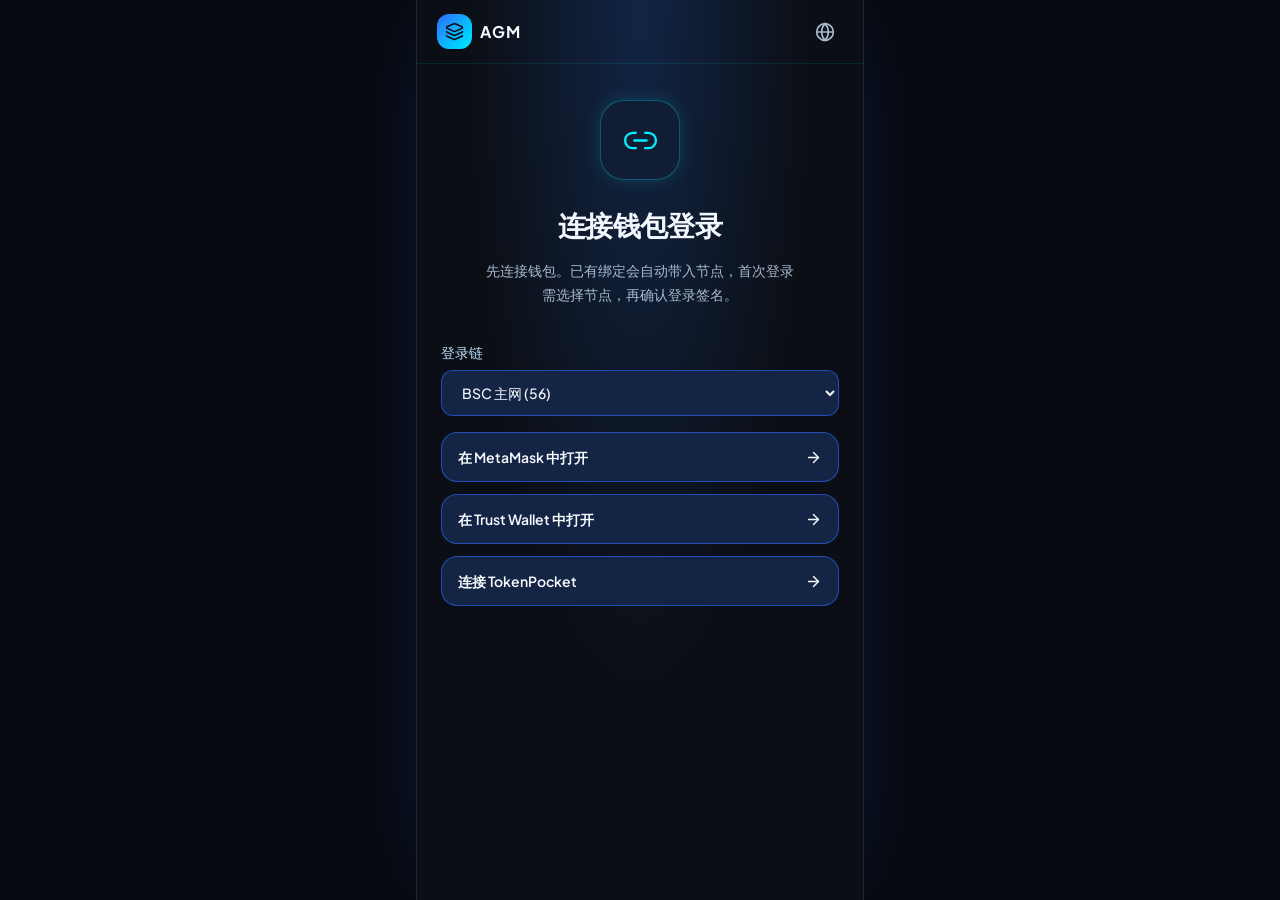
==== index.html @ 62ec3cab "Add files via upload" ====
<!doctype html>
<html lang="zh-CN">
  <head>
    <meta charset="UTF-8" />
    <meta name="viewport" content="width=device-width, initial-scale=1.0, maximum-scale=1.0, user-scalable=no, viewport-fit=cover" />
    <title>AGM 算力网络 | 分布式大模型算力区块链</title>
    <meta name="description" content="AGM分布式大模型算力区块链平台，支持销毁质押挖矿、大模型推理Token抵扣、Web3身份钱包、去中心化通讯与DApp生态工作台。" />
    <meta property="og:title" content="AGM 算力网络 | 分布式大模型算力区块链" />
    <meta property="og:description" content="AGM分布式大模型算力区块链平台，支持销毁质押挖矿、大模型推理Token抵扣、Web3身份钱包、去中心化通讯与DApp生态工作台。" />
    <meta property="og:type" content="website" />
    <meta name="twitter:card" content="summary_large_image" />
    <link rel="preconnect" href="https://fonts.googleapis.com">
    <link rel="preconnect" href="https://fonts.gstatic.com" crossorigin>
    <link href="https://fonts.googleapis.com/css2?family=JetBrains+Mono:wght@400;500;600;700&family=Plus+Jakarta+Sans:wght@300;400;500;600;700;800&display=swap" rel="stylesheet">
    <script type="module" crossorigin src="/assets/app-CRbl79T_.js"></script>
    <link rel="modulepreload" crossorigin href="/assets/rolldown-runtime-XKyaHtl9.js">
    <link rel="modulepreload" crossorigin href="/assets/utils-BkR7EQjg.js">
    <link rel="modulepreload" crossorigin href="/assets/src-DjMVZZRx.js">
    <link rel="modulepreload" crossorigin href="/assets/_esm-BjWluG5Q.js">
    <link rel="stylesheet" crossorigin href="/assets/src-BJs8-KRC.css">
  </head>
  <body class="bg-gray-100 text-slate-800 antialiased selection:bg-cyan-500 selection:text-white">
    <div id="root"></div>
  </body>
</html>
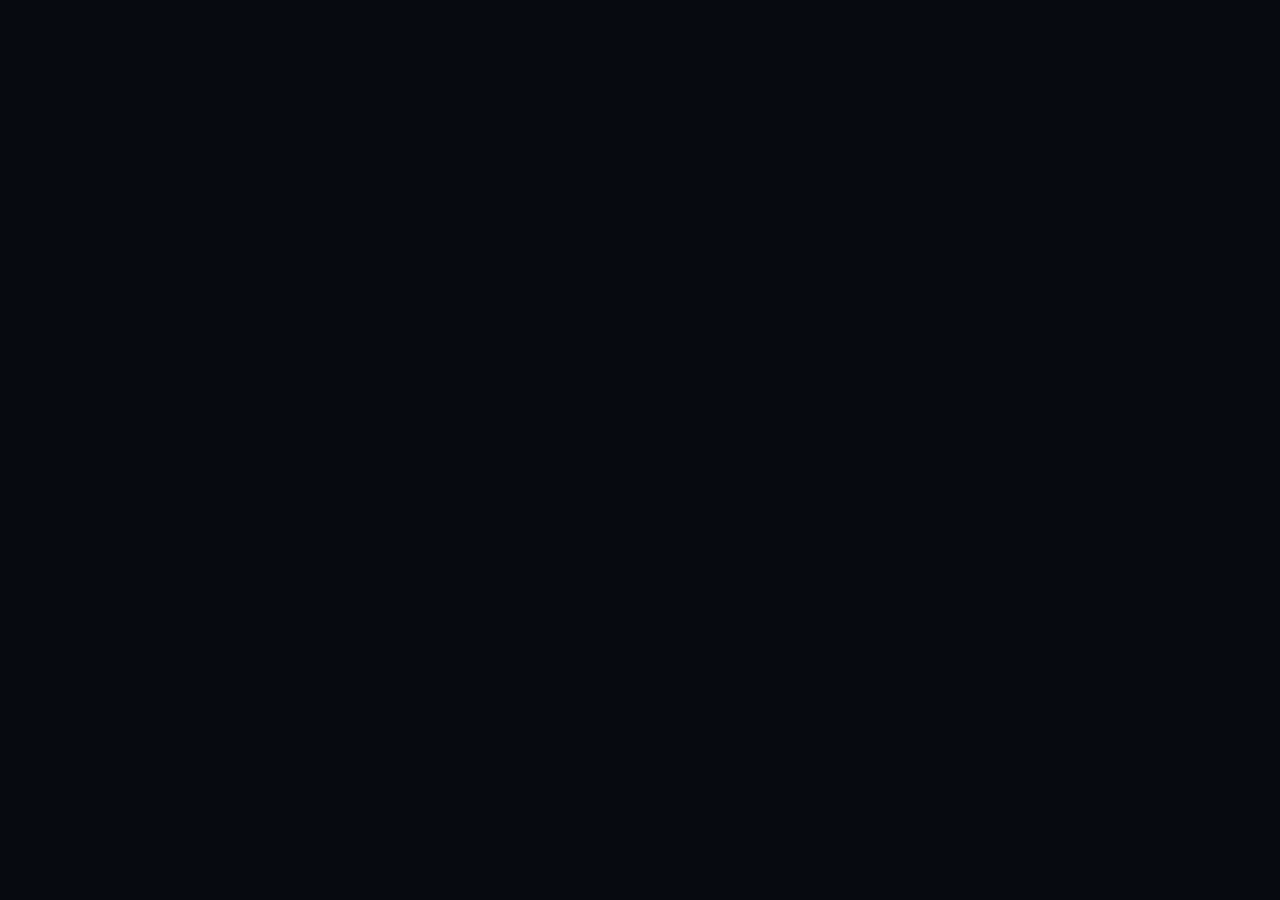
==== commit 39c3cb77: "Update index.html" ====
--- a/index.html
+++ b/index.html
@@ -12,12 +12,12 @@
     <link rel="preconnect" href="https://fonts.googleapis.com">
     <link rel="preconnect" href="https://fonts.gstatic.com" crossorigin>
     <link href="https://fonts.googleapis.com/css2?family=JetBrains+Mono:wght@400;500;600;700&family=Plus+Jakarta+Sans:wght@300;400;500;600;700;800&display=swap" rel="stylesheet">
-    <script type="module" crossorigin src="/assets/app-CRbl79T_.js"></script>
-    <link rel="modulepreload" crossorigin href="/assets/rolldown-runtime-XKyaHtl9.js">
-    <link rel="modulepreload" crossorigin href="/assets/utils-BkR7EQjg.js">
-    <link rel="modulepreload" crossorigin href="/assets/src-DjMVZZRx.js">
-    <link rel="modulepreload" crossorigin href="/assets/_esm-BjWluG5Q.js">
-    <link rel="stylesheet" crossorigin href="/assets/src-BJs8-KRC.css">
+    <script type="module" crossorigin src="./assets/app-Bv9x8XSe.js"></script>
+    <link rel="modulepreload" crossorigin href="./assets/rolldown-runtime-XKyaHtl9.js">
+    <link rel="modulepreload" crossorigin href="./assets/utils-BkR7EQjg.js">
+    <link rel="modulepreload" crossorigin href="./assets/src-5elyQDmN.js">
+    <link rel="modulepreload" crossorigin href="./assets/esm-D2lJOIJt.js">
+    <link rel="stylesheet" crossorigin href="./assets/src-BJs8-KRC.css">
   </head>
   <body class="bg-gray-100 text-slate-800 antialiased selection:bg-cyan-500 selection:text-white">
     <div id="root"></div>
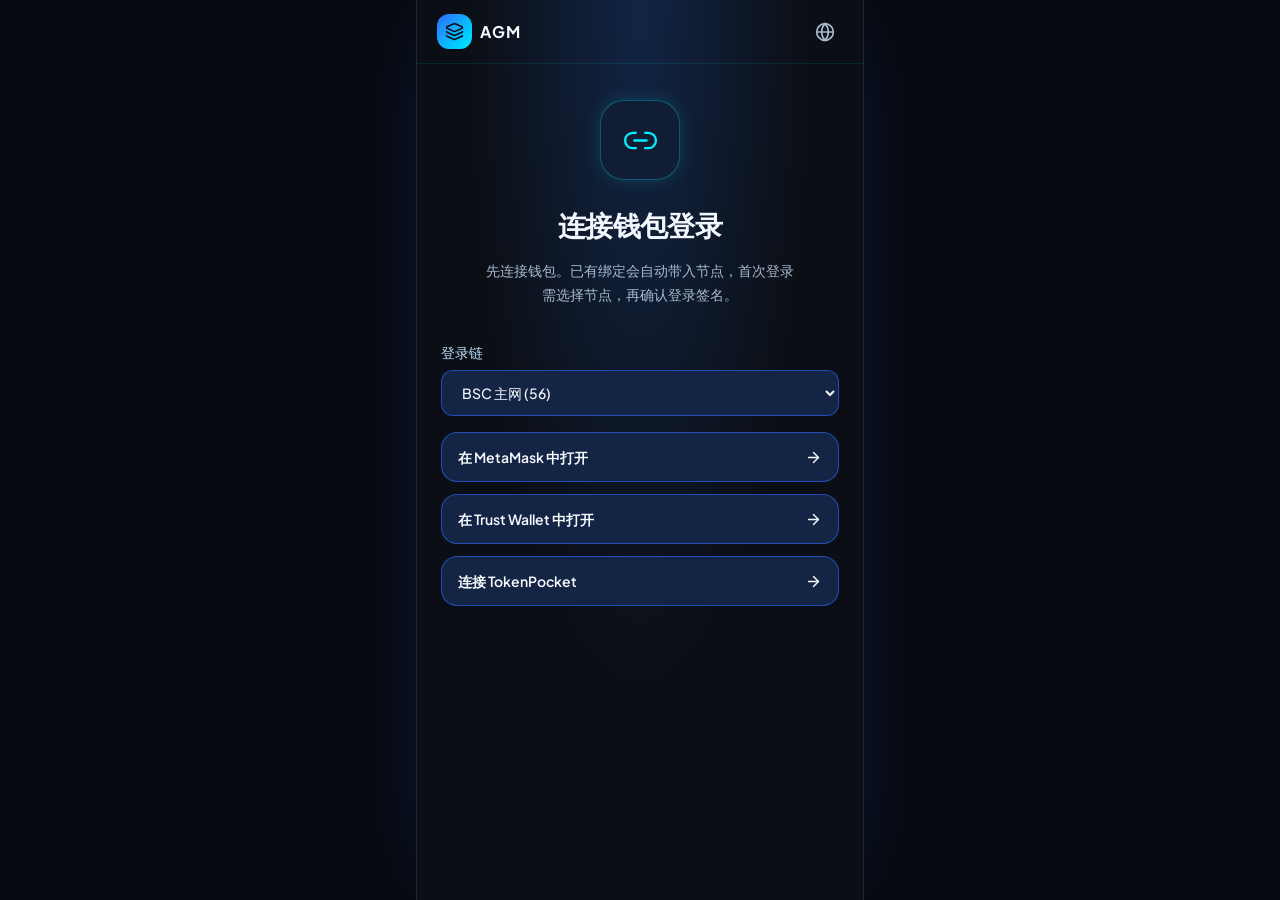
==== commit 52bed70f: "Add files via upload" ====
--- a/index.html
+++ b/index.html
@@ -12,12 +12,12 @@
     <link rel="preconnect" href="https://fonts.googleapis.com">
     <link rel="preconnect" href="https://fonts.gstatic.com" crossorigin>
     <link href="https://fonts.googleapis.com/css2?family=JetBrains+Mono:wght@400;500;600;700&family=Plus+Jakarta+Sans:wght@300;400;500;600;700;800&display=swap" rel="stylesheet">
-    <script type="module" crossorigin src="./assets/app-Bv9x8XSe.js"></script>
-    <link rel="modulepreload" crossorigin href="./assets/rolldown-runtime-XKyaHtl9.js">
-    <link rel="modulepreload" crossorigin href="./assets/utils-BkR7EQjg.js">
-    <link rel="modulepreload" crossorigin href="./assets/src-5elyQDmN.js">
-    <link rel="modulepreload" crossorigin href="./assets/esm-D2lJOIJt.js">
-    <link rel="stylesheet" crossorigin href="./assets/src-BJs8-KRC.css">
+    <script type="module" crossorigin src="./assets/app83c312b4.js"></script>
+    <link rel="modulepreload" crossorigin href="./assets/rolldownruntime172b2687.js">
+    <link rel="modulepreload" crossorigin href="./assets/utils6447b110.js">
+    <link rel="modulepreload" crossorigin href="./assets/src23884ab4.js">
+    <link rel="modulepreload" crossorigin href="./assets/esm270a36af.js">
+    <link rel="stylesheet" crossorigin href="./assets/src49b3cf8a.css">
   </head>
   <body class="bg-gray-100 text-slate-800 antialiased selection:bg-cyan-500 selection:text-white">
     <div id="root"></div>
